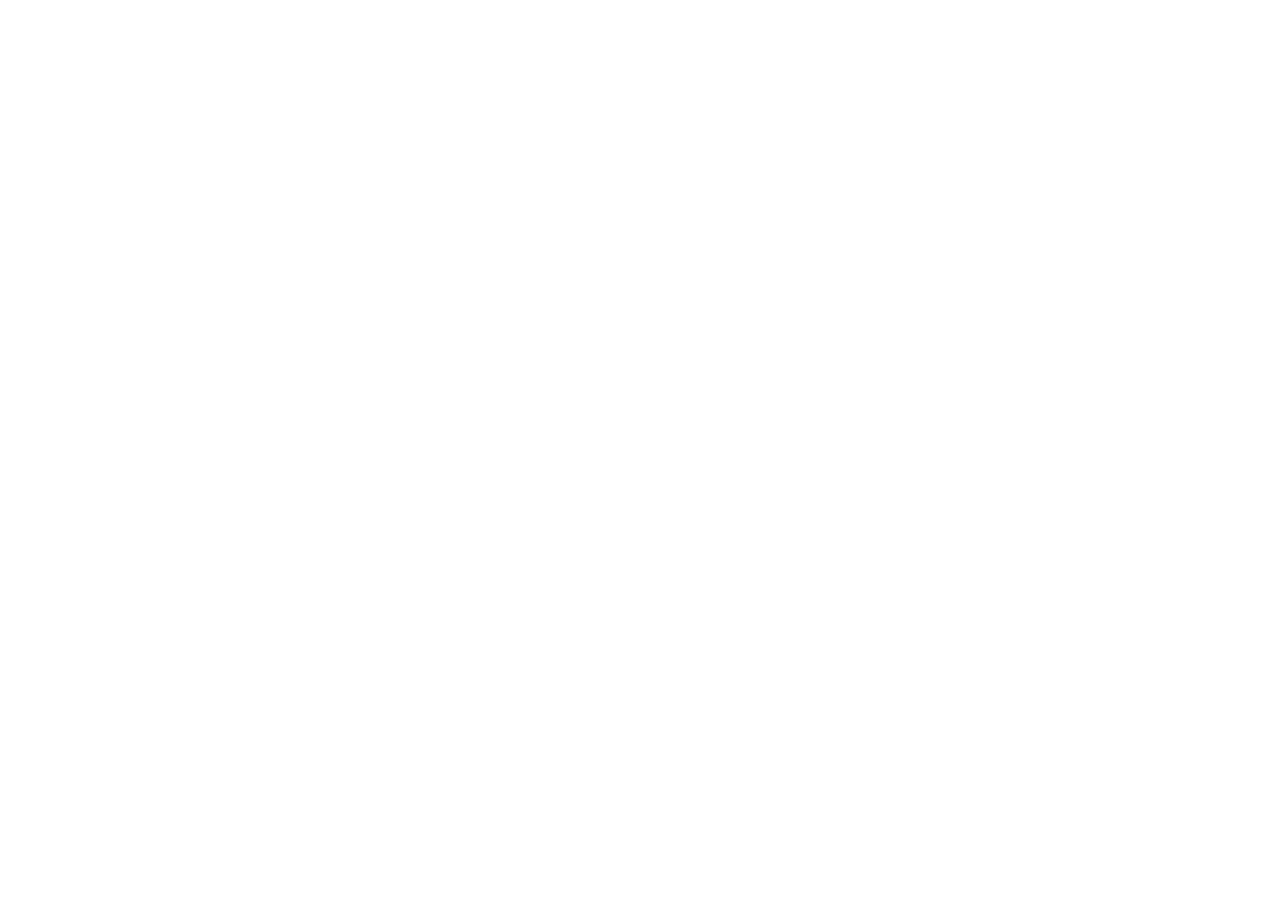
==== 01-Drum-Kit/index.html @ fd80b3b1 "Add drumkit initial files" ====
<!DOCTYPE html>
<!--[if lte IE 6]><html class="preIE7 preIE8 preIE9"><![endif]-->
<!--[if IE 7]><html class="preIE8 preIE9"><![endif]-->
<!--[if IE 8]><html class="preIE9"><![endif]-->
<!--[if gte IE 9]><!--><html><!--<![endif]-->
  <head>
    <meta charset="UTF-8">
  <meta name="viewport" content="width=device-width,initial-scale=1">
    <title>Javascript Drum Kit</title>
  <link rel="stylesheet" href="//fonts.googleapis.com/css?family=Roboto" type="text/css">
  <link rel="stylesheet" href="style.css" type="text/css">
  </head>
  <body>

  <script src="//ajax.googleapis.com/ajax/libs/jquery/1.7.2/jquery.min.js" type="text/javascript"></script>
  <script src="app.js"></script>
  </body>
</html>
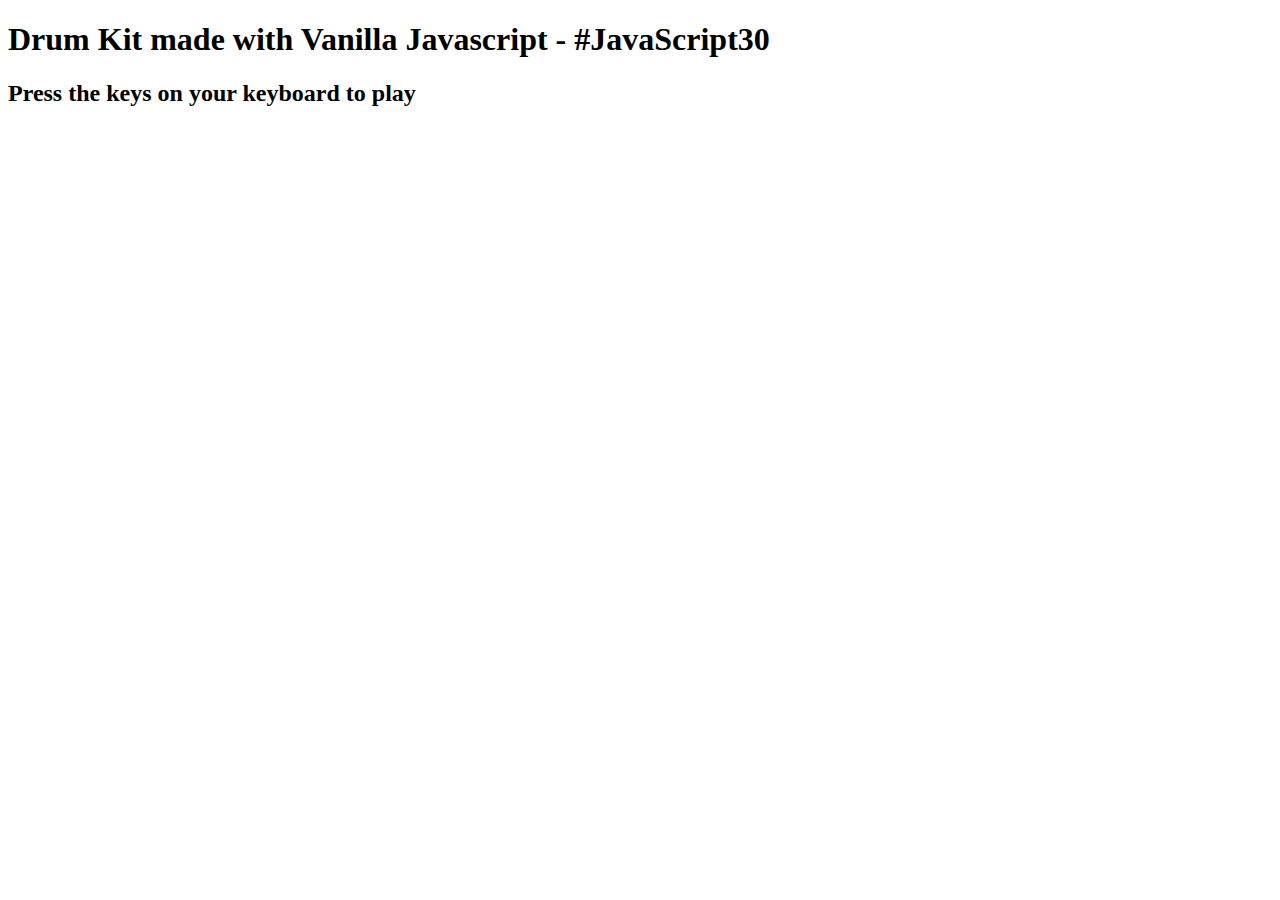
==== commit 6192b9cd: "Add content for the header" ====
--- a/01-Drum-Kit/index.html
+++ b/01-Drum-Kit/index.html
@@ -11,8 +11,14 @@
   <link rel="stylesheet" href="style.css" type="text/css">
   </head>
   <body>
-
-  <script src="//ajax.googleapis.com/ajax/libs/jquery/1.7.2/jquery.min.js" type="text/javascript"></script>
+    <div class="content">
+      <!--START HEADER-->
+      <header>
+        <h1>Drum Kit made with Vanilla Javascript - #JavaScript30</h1>
+        <h2>Press the keys on your keyboard to play</h2>
+      </header>
+      <!--END HEADER-->
+    </div>
   <script src="app.js"></script>
   </body>
 </html>
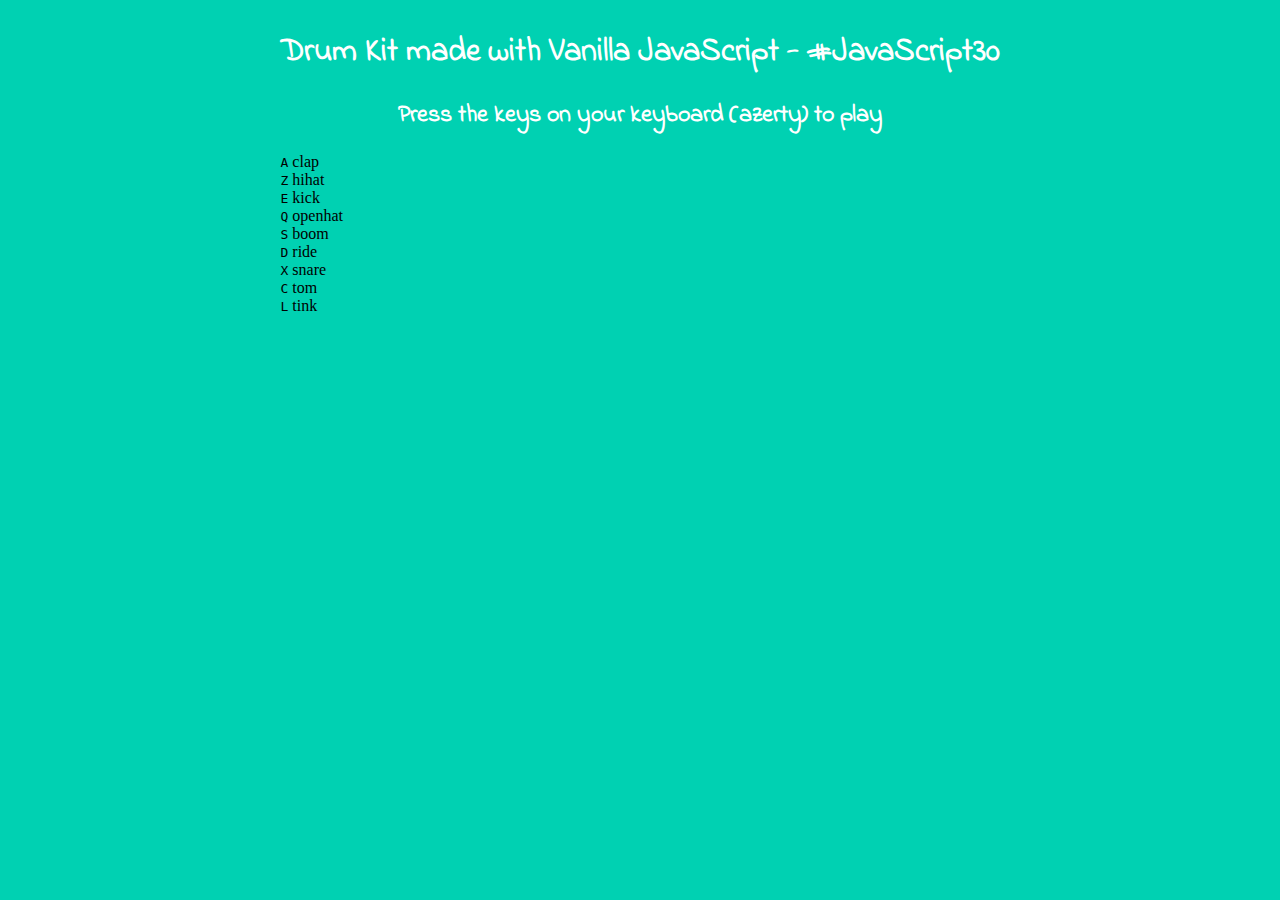
==== commit 9b478697: "Add keys on the index file" ====
--- a/01-Drum-Kit/index.html
+++ b/01-Drum-Kit/index.html
@@ -7,18 +7,72 @@
     <meta charset="UTF-8">
   <meta name="viewport" content="width=device-width,initial-scale=1">
     <title>Javascript Drum Kit</title>
-  <link rel="stylesheet" href="//fonts.googleapis.com/css?family=Roboto" type="text/css">
   <link rel="stylesheet" href="style.css" type="text/css">
   </head>
   <body>
+    <!--START CONTENT-->
     <div class="content">
       <!--START HEADER-->
       <header>
-        <h1>Drum Kit made with Vanilla Javascript - #JavaScript30</h1>
-        <h2>Press the keys on your keyboard to play</h2>
+        <h1>Drum Kit made with Vanilla JavaScript - #JavaScript30</h1>
+        <h2>Press the keys on your keyboard (azerty) to play</h2>
       </header>
       <!--END HEADER-->
+
+      <!--START DRUMKIT-->
+      <div class="keys">
+          <div data-key="65" class="key">
+            <kbd>A</kbd>
+            <span class="sound">clap</span>
+          </div>
+
+          <div data-key="90" class="key">
+            <kbd>Z</kbd>
+            <span class="sound">hihat</span>
+          </div>
+
+          <div data-key="69" class="key">
+            <kbd>E</kbd>
+            <span class="sound">kick</span>
+          </div>
+
+          <div data-key="81" class="key">
+            <kbd>Q</kbd>
+            <span class="sound">openhat</span>
+          </div>
+
+          <div data-key="83" class="key">
+            <kbd>S</kbd>
+            <span class="sound">boom</span>
+          </div>
+
+          <div data-key="68" class="key">
+            <kbd>D</kbd>
+            <span class="sound">ride</span>
+          </div>
+
+          <div data-key="88" class="key">
+            <kbd>X</kbd>
+            <span class="sound">snare</span>
+          </div>
+
+          <div data-key="67" class="key">
+            <kbd>C</kbd>
+            <span class="sound">tom</span>
+          </div>
+
+          <div data-key="76" class="key">
+            <kbd>L</kbd>
+            <span class="sound">tink</span>
+          </div>
+
+
+      </div>
+
+        <!--END DRUMKIT-->
     </div>
+
+    <!--END CONTENT-->
   <script src="app.js"></script>
   </body>
 </html>
--- a/01-Drum-Kit/style.css
+++ b/01-Drum-Kit/style.css
@@ -0,0 +1,13 @@
+@import url('https://fonts.googleapis.com/css?family=Indie+Flower');
+
+body {
+  background-color: #00D1B2;
+  display: flex;
+  justify-content: center;
+}
+
+header {
+  color: white;
+  font-family: 'Indie Flower', cursive;
+  text-align: center;
+}
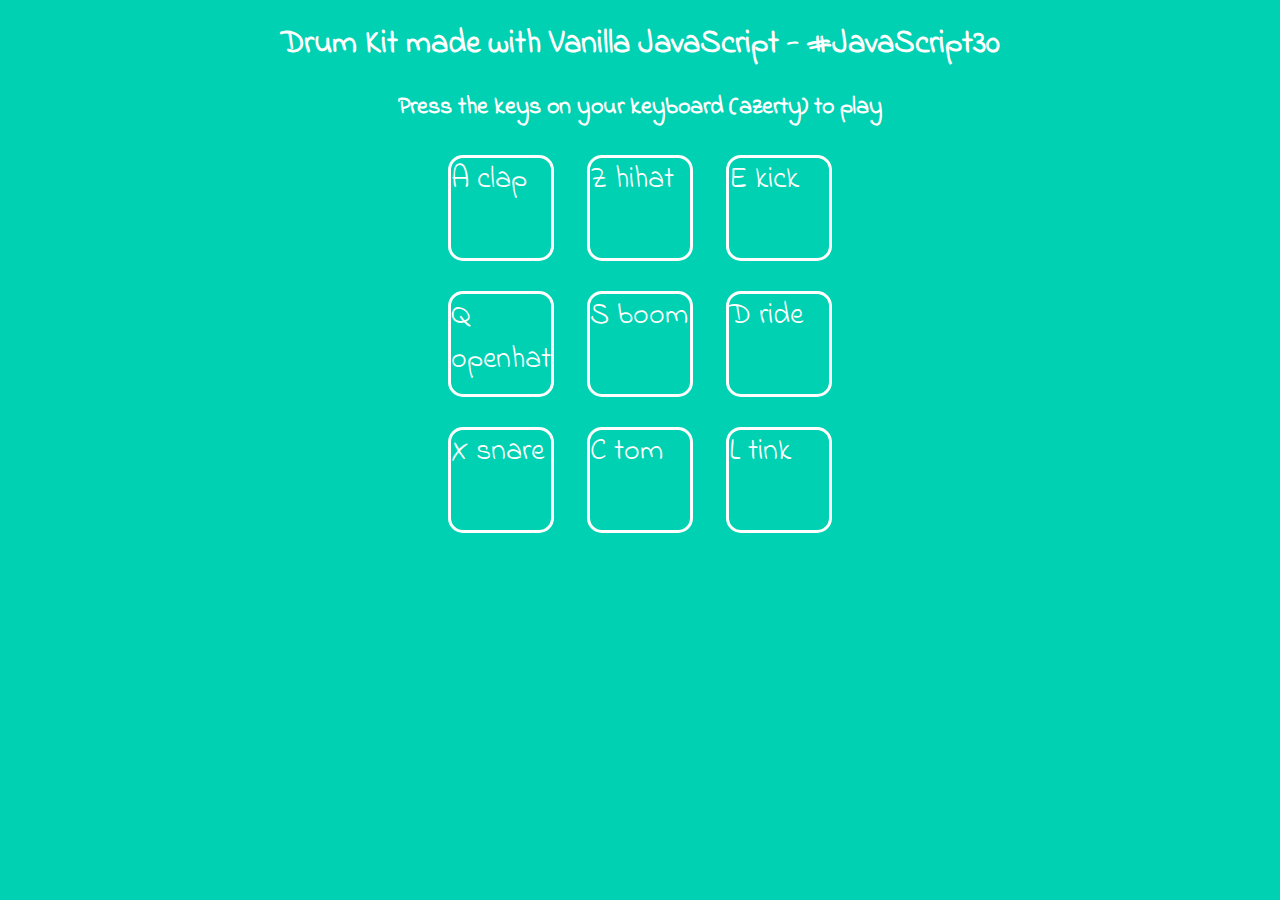
==== commit c7b9c727: "add squares on keys" ====
--- a/01-Drum-Kit/index.html
+++ b/01-Drum-Kit/index.html
@@ -21,6 +21,7 @@
 
       <!--START DRUMKIT-->
       <div class="keys">
+        <div class="col1">
           <div data-key="65" class="key">
             <kbd>A</kbd>
             <span class="sound">clap</span>
@@ -35,7 +36,8 @@
             <kbd>E</kbd>
             <span class="sound">kick</span>
           </div>
-
+</div>
+<div class="col2">
           <div data-key="81" class="key">
             <kbd>Q</kbd>
             <span class="sound">openhat</span>
@@ -50,7 +52,8 @@
             <kbd>D</kbd>
             <span class="sound">ride</span>
           </div>
-
+</div>
+<div class="col3">
           <div data-key="88" class="key">
             <kbd>X</kbd>
             <span class="sound">snare</span>
@@ -65,11 +68,15 @@
             <kbd>L</kbd>
             <span class="sound">tink</span>
           </div>
-
-
+        </div>
       </div>
 
         <!--END DRUMKIT-->
+        <!--START SOUND-->
+
+        <!--END SOUND-->
+
+
     </div>
 
     <!--END CONTENT-->
--- a/01-Drum-Kit/style.css
+++ b/01-Drum-Kit/style.css
@@ -1,13 +1,32 @@
 @import url('https://fonts.googleapis.com/css?family=Indie+Flower');
+
+* {
+  font-family: 'Indie Flower', cursive;
+}
 
 body {
   background-color: #00D1B2;
-  display: flex;
-  justify-content: center;
 }
 
 header {
   color: white;
-  font-family: 'Indie Flower', cursive;
   text-align: center;
 }
+
+.col1, .col2, .col3 {
+  display: flex;
+  width: 33%;
+  justify-content: space-around;
+  margin: 0 auto;
+  margin-top: 30px;
+}
+
+.key {
+  border-style:solid;
+  border-color: white;
+  border-radius: 15px;
+  height: 100px;
+  width: 100px;
+  font-size: 30px;
+  color: white;
+}
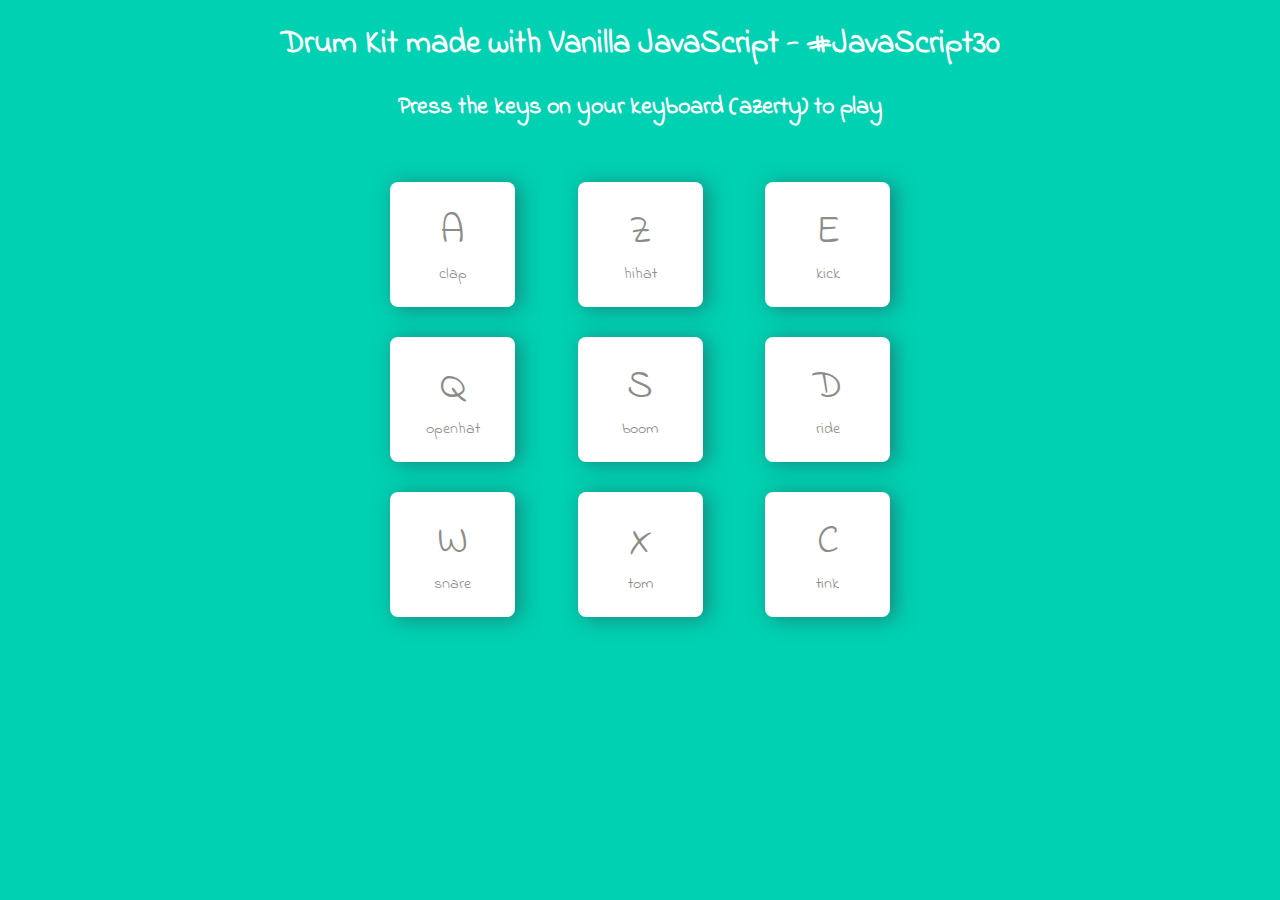
==== commit dfbb16dc: "refactor: display of the grid and keys" ====
--- a/01-Drum-Kit/index.html
+++ b/01-Drum-Kit/index.html
@@ -27,52 +27,66 @@
             <span class="sound">clap</span>
           </div>
 
-          <div data-key="90" class="key">
-            <kbd>Z</kbd>
-            <span class="sound">hihat</span>
-          </div>
-
-          <div data-key="69" class="key">
-            <kbd>E</kbd>
-            <span class="sound">kick</span>
-          </div>
-</div>
-<div class="col2">
           <div data-key="81" class="key">
             <kbd>Q</kbd>
             <span class="sound">openhat</span>
           </div>
+
+          <div data-key="87" class="key">
+            <kbd>W</kbd>
+            <span class="sound">snare</span>
+          </div>
+</div>
+<div class="col2">
+
+  <div data-key="90" class="key">
+    <kbd>Z</kbd>
+    <span class="sound">hihat</span>
+  </div>
+
 
           <div data-key="83" class="key">
             <kbd>S</kbd>
             <span class="sound">boom</span>
           </div>
 
-          <div data-key="68" class="key">
-            <kbd>D</kbd>
-            <span class="sound">ride</span>
+          <div data-key="88" class="key">
+            <kbd>X</kbd>
+            <span class="sound">tom</span>
           </div>
 </div>
 <div class="col3">
-          <div data-key="88" class="key">
-            <kbd>X</kbd>
-            <span class="sound">snare</span>
-          </div>
+
+  <div data-key="69" class="key">
+    <kbd>E</kbd>
+    <span class="sound">kick</span>
+  </div>
+
+  <div data-key="68" class="key">
+    <kbd>D</kbd>
+    <span class="sound">ride</span>
+  </div>
+
 
           <div data-key="67" class="key">
             <kbd>C</kbd>
-            <span class="sound">tom</span>
-          </div>
-
-          <div data-key="76" class="key">
-            <kbd>L</kbd>
             <span class="sound">tink</span>
           </div>
         </div>
       </div>
 
         <!--END DRUMKIT-->
+
         <!--START SOUND-->
+        <audio data-key="65" src="sounds/clap.wav"></audio>
+        <audio data-key="90" src="sounds/hihat.wav"></audio>
+        <audio data-key="69" src="sounds/kick.wav"></audio>
+        <audio data-key="81" src="sounds/openhat.wav"></audio>
+        <audio data-key="83" src="sounds/boom.wav"></audio>
+        <audio data-key="68" src="sounds/ride.wav"></audio>
+        <audio data-key="87" src="sounds/snare.wav"></audio>
+        <audio data-key="88" src="sounds/tom.wav"></audio>
+        <audio data-key="67" src="sounds/tink.wav"></audio>
 
         <!--END SOUND-->
 
--- a/01-Drum-Kit/style.css
+++ b/01-Drum-Kit/style.css
@@ -6,6 +6,10 @@
 
 body {
   background-color: #00D1B2;
+  width: 100%;
+   height: 100%;
+   margin: 0;
+   padding: 0;
 }
 
 header {
@@ -13,20 +17,47 @@
   text-align: center;
 }
 
-.col1, .col2, .col3 {
-  display: flex;
-  width: 33%;
-  justify-content: space-around;
-  margin: 0 auto;
-  margin-top: 30px;
+.content {
+    display: flex;
+    justify-content: center;
+    align-items: center;
+    flex-direction: column;
 }
 
+
 .key {
-  border-style:solid;
-  border-color: white;
-  border-radius: 15px;
-  height: 100px;
-  width: 100px;
-  font-size: 30px;
-  color: white;
-}
+  height: 125px;
+    width: 125px;
+    background: white;
+    border-radius: 8px;
+    cursor: pointer;
+    display: flex;
+    justify-content: center;
+    align-items: center;
+    flex-direction: column;
+    box-shadow: 5px 2px 20px 0 rgba(46, 61, 73, 0.5);
+    margin-top: 30px;
+    color: #8c8c88;
+  }
+
+  kbd {
+    font-size: 40px;
+  }
+
+  .sound {
+    font-size: 24px:
+  }
+
+  .keys {
+    width: 500px;
+  min-height: 480px;
+  display: flex;
+  flex-wrap: wrap;
+  justify-content: space-between;
+  align-items: center;
+  margin: 0 0 3em;
+  }
+
+  /*
+ * Responsiveness
+ */
